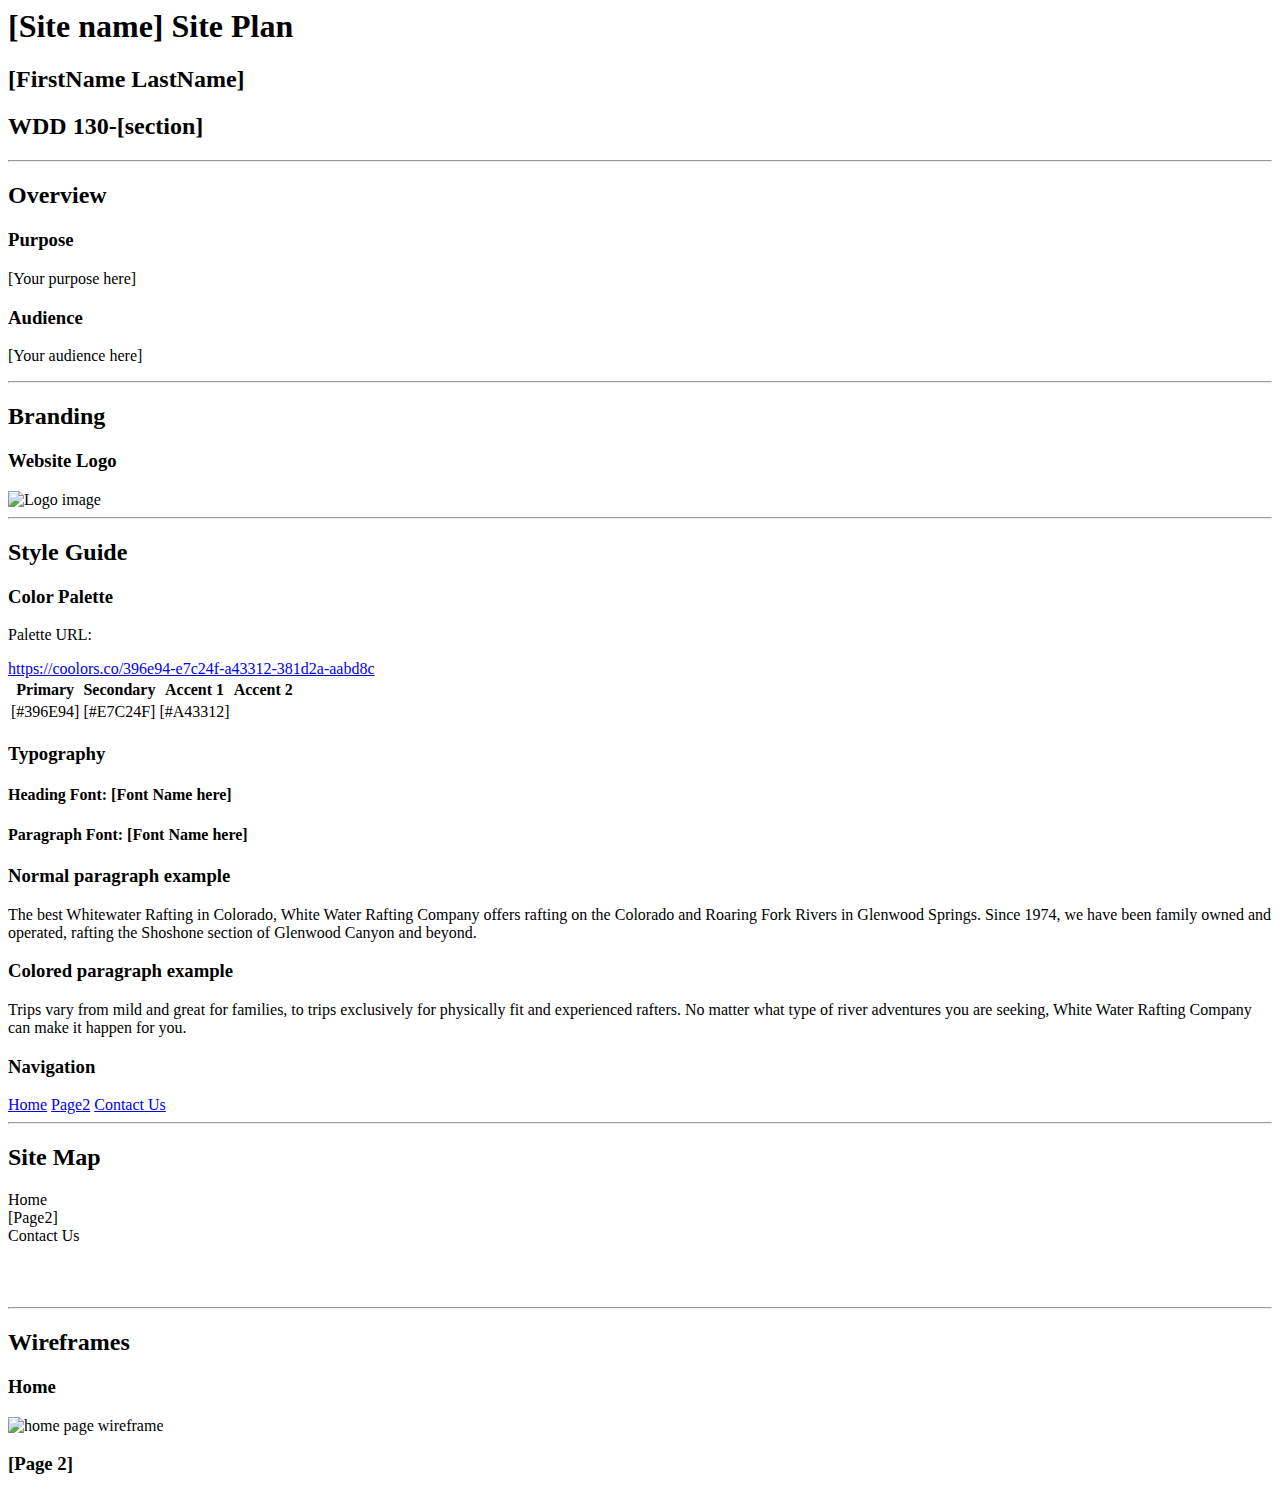
==== wwr/site--plan-rafting.html @ 13198277 "site" ====
<html lang="en-us">

<head>
  <meta charset="utf-8" />
  <title>Site Plan</title>
  <link type="text/css" rel="stylesheet" href="styles/site-plan-rafting.css" />
</head>

<body>
  <header>
    <h1>[Site name] Site Plan</h1>
    <h2>[FirstName LastName]</h2>
    <h2>WDD 130-[section]</h2>
    <!-- In the header above, add the name of your site, your name and class number. For example if you are in section 3 you would put WDD 130-03 -->
  </header>
  <main>
    <!-- ------------------------Steps 2-5------------------------------ -->
    <hr />
    <h2>Overview</h2>
    <h3>Purpose</h3>
    <p>[Your purpose here]</p>
    <!-- change this -->

    <h3>Audience</h3>
    <p>[Your audience here]</p>
    <!-- change this -->

    <hr />
    <h2>Branding</h2>
    <h3>Website Logo</h3>
    <!-- Replace this with some sort of logo for your site.  A logo can be as simple as the name of your site in a nice font :) -->
    <img src="https://byui-wdd.github.io/wdd130/rafting_images/dryoarlogo.png" alt="Logo image" />
    <hr />
    <h2>Style Guide</h2>

    <!-- ------------------------Steps 6-9------------------------------ -->

    <h3>Color Palette</h3>
    <!--  The colors you choose for a website are one of the most important decisions you will make. Follow the instructions on the activity in Canvas then return and replace the color codes below with the hex color codes (the 6 digit numbers that show at the bottom of each color) for the colors you have chosen below.  You should have at least 2 colors but do not have to fill in all 4 if you do not need them.  -->

    <!-- Copy and paste the URL to your finished palette below. Replace the href value that is there with yours. Make sure to paste it into both the href value and the content text of the <a> tag -->
    <p>Palette URL:</p>
    <a href="https://coolors.co/396e94-e7c24f-a43312-381d2a-aabd8c"
      target="_blank">https://coolors.co/396e94-e7c24f-a43312-381d2a-aabd8c</a>

    <table class="colors">
      <tr>
        <th>Primary</th>
        <th>Secondary</th>
        <th>Accent 1</th>
        <th>Accent 2</th>
      </tr>
      <!-- Replace the numbers in the boxes below with your hex color codes. Then switch to the site-plan.css file and change your colors there as well. -->
      <tr>
        <td class="primary">[#396E94]</td>
        <td class="secondary">[#E7C24F]</td>
        <td class="accent1">[#A43312]</td>
        <td class="accent2"></td>
      </tr>
    </table>

    <!-- ------------------------Steps 10-12------------------------------ -->

    <h3>Typography</h3>
    <!-- Choose a font for your paragraphs (body copy) and headlines. What font(s) have you chosen? Think also about which of your colors above you might use for background and font colors. -->

    <h4>
      Heading Font: [Font Name here]
      <!-- change this -->
    </h4>
    <h4>
      Paragraph Font: [Font Name here]
      <!-- change this -->
    </h4>
    <h3>Normal paragraph example</h3>
    <p>
      The best Whitewater Rafting in Colorado, White Water Rafting Company
      offers rafting on the Colorado and Roaring Fork Rivers in Glenwood
      Springs. Since 1974, we have been family owned and operated, rafting the
      Shoshone section of Glenwood Canyon and beyond.
    </p>
    <h3>Colored paragraph example</h3>
    <p class="colored">
      Trips vary from mild and great for families, to trips exclusively for
      physically fit and experienced rafters. No matter what type of river
      adventures you are seeking, White Water Rafting Company can make it
      happen for you.
    </p>

    <!-- ------------------------Step 13------------------------------ -->

    <h3>Navigation</h3>
    <!-- Think about how you want your navigation bar to look. In the site-plan.css file change the colors to your colors to get the look you desire. -->
    <nav>
      <a href="#">Home</a>
      <a href="#">Page2</a>
      <a href="#">Contact Us</a>
    </nav>
    <hr />
    <h2>Site Map</h2>
    <div class="sitemap">
      <div class="sm-home">Home</div>
      <div class="sm-page2">
        [Page2]
        <!-- this page will have a name later -->
      </div>
      <div class="sm-page3">Contact Us</div>

      <div class="top">&nbsp;</div>
      <div class="left">&nbsp;</div>
      <div class="right">&nbsp;</div>
    </div>
    <hr />
    <h2>Wireframes</h2>
    <!-- Create an additional wireframe for your site. List it here below the Home page wireframe. -->

    <h3>Home</h3>

    <img src="https://byui-wdd.github.io/wdd130/rafting_images/wireframe_home.png" alt="home page wireframe" />

    <h3>[Page 2]</h3>

    <!-- <img src="#" alt="page 2 wireframe"> -->
  </main>
</body>

</html>
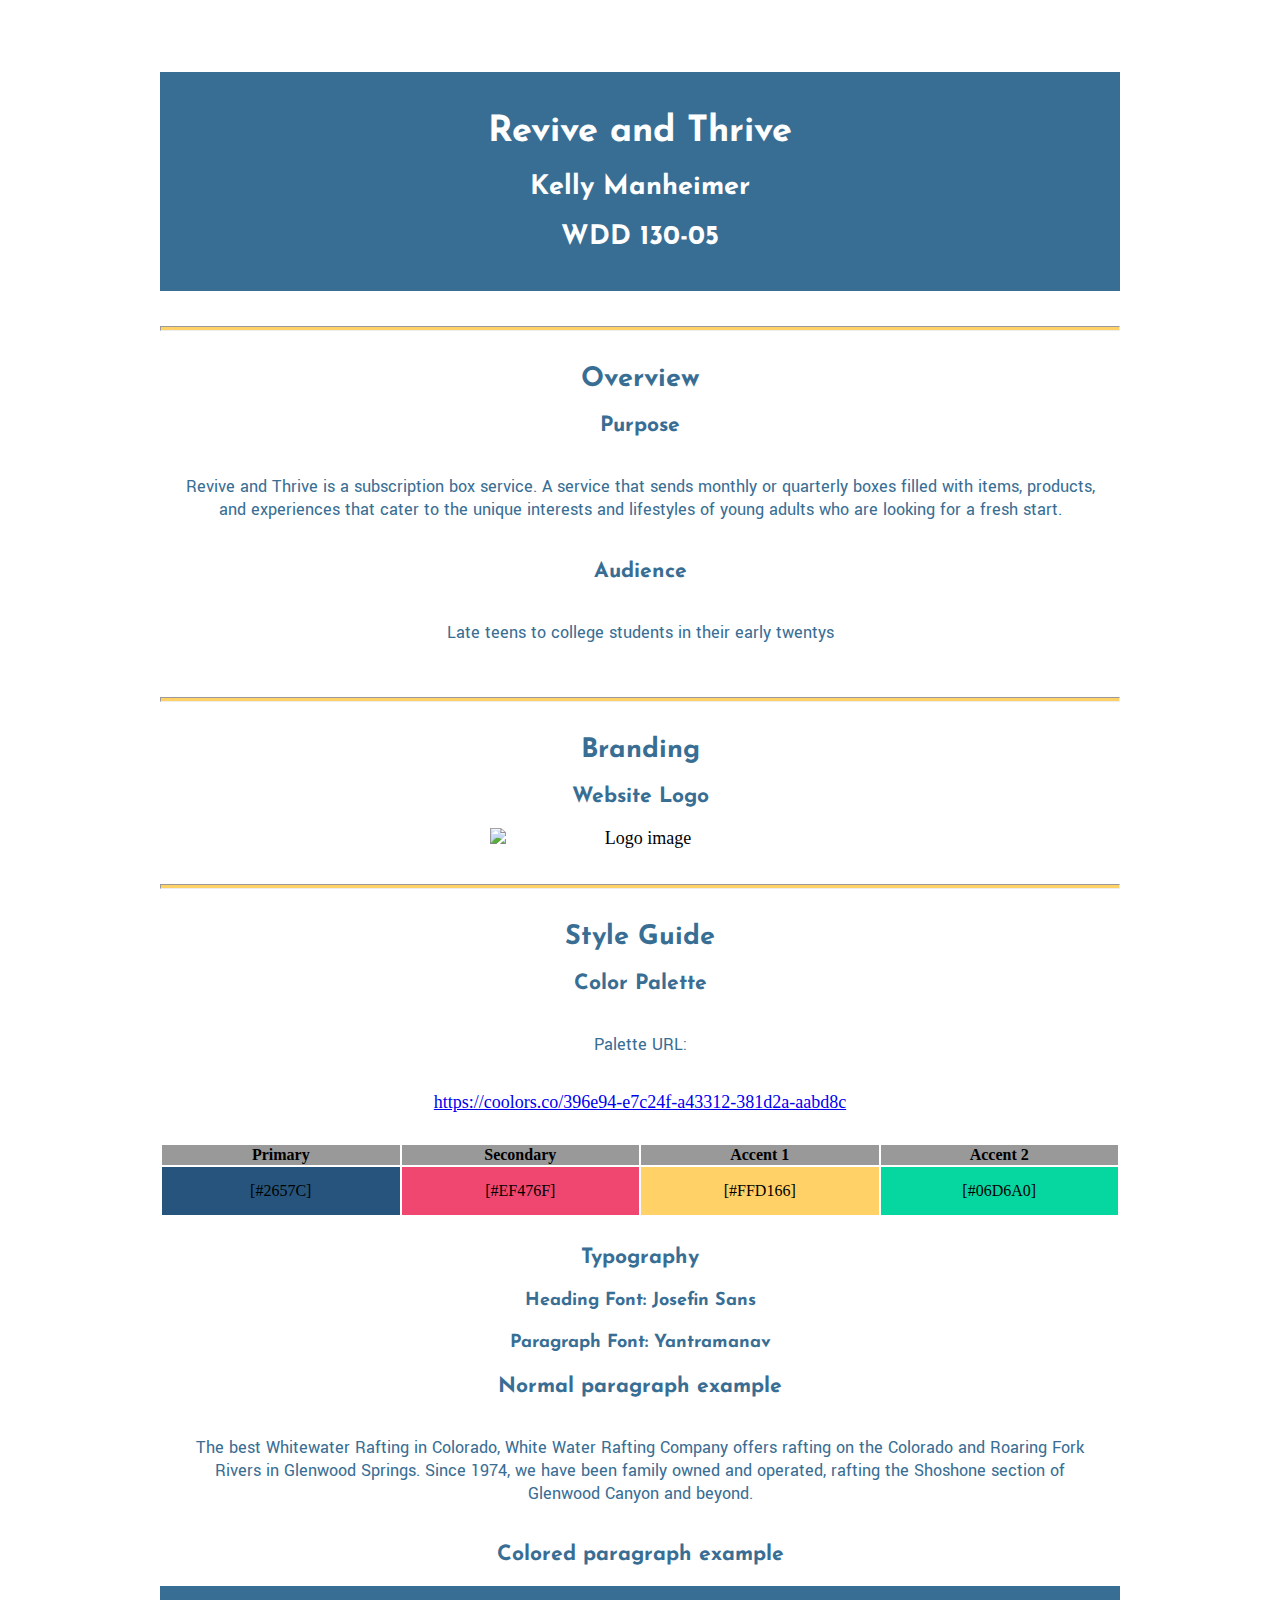
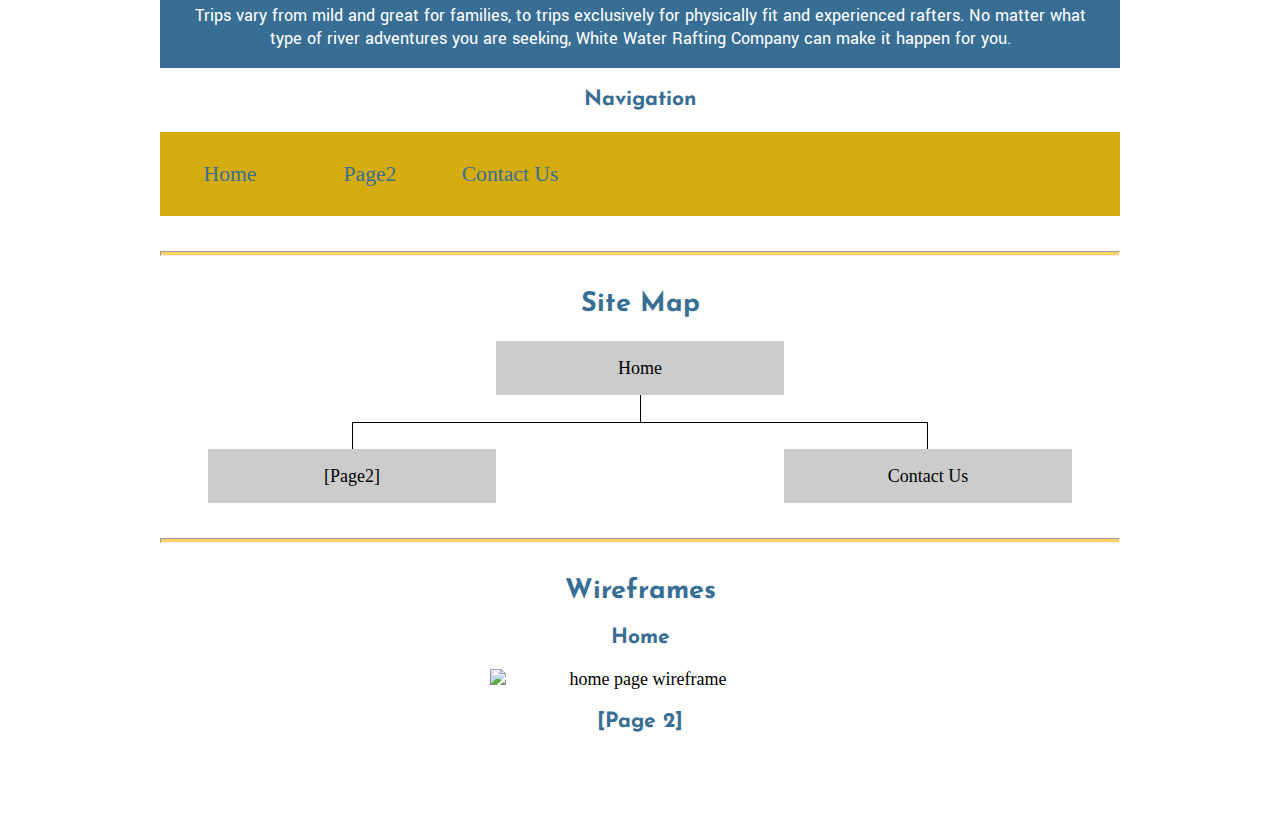
==== commit 4f133a58: "assignment" ====
--- a/wwr/site--plan-rafting.html
+++ b/wwr/site--plan-rafting.html
@@ -8,9 +8,9 @@
 
 <body>
   <header>
-    <h1>[Site name] Site Plan</h1>
-    <h2>[FirstName LastName]</h2>
-    <h2>WDD 130-[section]</h2>
+    <h1>Revive and Thrive</h1>
+    <h2>Kelly Manheimer</h2>
+    <h2>WDD 130-05</h2>
     <!-- In the header above, add the name of your site, your name and class number. For example if you are in section 3 you would put WDD 130-03 -->
   </header>
   <main>
@@ -18,11 +18,11 @@
     <hr />
     <h2>Overview</h2>
     <h3>Purpose</h3>
-    <p>[Your purpose here]</p>
+    <p>Revive and Thrive is a subscription box service. A service that sends monthly or quarterly boxes filled with items, products, and experiences that cater to the unique interests and lifestyles of young adults who are looking for a fresh start.</p>
     <!-- change this -->
 
     <h3>Audience</h3>
-    <p>[Your audience here]</p>
+    <p>Late teens to college students in their early twentys</p>
     <!-- change this -->
 
     <hr />
@@ -52,10 +52,10 @@
       </tr>
       <!-- Replace the numbers in the boxes below with your hex color codes. Then switch to the site-plan.css file and change your colors there as well. -->
       <tr>
-        <td class="primary">[#396E94]</td>
-        <td class="secondary">[#E7C24F]</td>
-        <td class="accent1">[#A43312]</td>
-        <td class="accent2"></td>
+        <td class="primary">[#2657C]</td>
+        <td class="secondary">[#EF476F]</td>
+        <td class="accent1">[#FFD166]</td>
+        <td class="accent2">[#06D6A0]</td>
       </tr>
     </table>
 
@@ -65,15 +65,15 @@
     <!-- Choose a font for your paragraphs (body copy) and headlines. What font(s) have you chosen? Think also about which of your colors above you might use for background and font colors. -->
 
     <h4>
-      Heading Font: [Font Name here]
+      Heading Font: Josefin Sans
       <!-- change this -->
     </h4>
     <h4>
-      Paragraph Font: [Font Name here]
+      Paragraph Font: Yantramanav
       <!-- change this -->
     </h4>
     <h3>Normal paragraph example</h3>
-    <p>
+    <p> 
       The best Whitewater Rafting in Colorado, White Water Rafting Company
       offers rafting on the Colorado and Roaring Fork Rivers in Glenwood
       Springs. Since 1974, we have been family owned and operated, rafting the
--- a/wwr/styles/site-plan-rafting.css
+++ b/wwr/styles/site-plan-rafting.css
@@ -0,0 +1,164 @@
+/* if you are using any Google fonts change the font names below to your fonts. 
+Any spaces in your font name should be replaced with a +. 
+Fonts are separated by a & */
+@import url('https://fonts.googleapis.com/css2?family=Josefin+Sans:ital@1&family=Yantramanav&display=swap');
+
+:root {
+  /* change the values below to your colors from your palette */
+  --primary-color: #26547c   ;
+  --secondary-color: #ef476f ;
+  --accent1-color: #ffd166;
+  --accent2-color: #06d6a0;
+
+  /* change the values below to your chosen font(s) */
+  --heading-font: "Josefin Sans";
+  --paragraph-font:Yantramanav;
+
+  /* these colors below should be chosen from among your palette colors above */
+  --headline-color-on-white: #396E94;  /* headlines on a white background */ 
+  --headline-color-on-color: white; /* headlines on a colored background */ 
+  --paragraph-color-on-white: #396E94; /* paragraph text on a white background */ 
+  --paragraph-color-on-color: white; /* paragraph text on a colored background */ 
+  --paragraph-background-color: #396E94  ;
+  --nav-link-color: #396E94;
+  --nav-background-color: #D4AC0D;
+  --nav-hover-link-color: white;
+  --nav-hover-background-color: #396E94;
+}
+
+
+/*  Look around below...but DON'T CHANGE ANYTHING! */
+
+body {
+  max-width: 960px;
+  margin: 0 auto;
+  padding: 4em;
+  font-size: 18px;
+  text-align: center;
+}
+img {
+  display: block;
+  margin: 0 auto;
+  max-width: 300px;
+}
+h1, h2, h3, h4, h5, h6 {
+  font-family: var(--heading-font);
+  color: var(--headline-color-on-white);
+}
+h2 {
+  text-align: center;
+}
+hr {
+  height: 3px;
+  margin: 35px 0;
+  background: var(--accent1-color);
+}
+header {
+  padding: 1em;
+  text-align: center;
+  color: var(--headline-color-on-color);
+  background-color: var(--paragraph-background-color);
+}
+header > h1, header > h2 {
+  color: var(--headline-color-on-color);
+}
+p {
+  font-family: var(--paragraph-font);
+  color: var(--paragraph-color-on-white);
+  padding: 1em;
+}
+.colors {
+  width: 100%;
+  min-width: 350px;
+  margin: 30px auto;
+  text-align: center;
+}
+.colors th {
+  background-color: #999;
+}
+.colors td{
+  width: 25%;
+  height: 3em;
+}
+.primary {
+  background-color: var(--primary-color);
+}
+.secondary {
+  background-color: var(--secondary-color);
+}
+.accent1 {
+  background-color: var(--accent1-color);
+}
+.accent2{
+  background-color: var(--accent2-color);
+}
+p.colored {
+  background-color: var(--paragraph-background-color);
+  color: var(--paragraph-color-on-color);
+}
+nav {
+  background-color: var(--nav-background-color);
+  line-height: 3em;
+  text-align: center;
+  font-size: 1.2em;
+}
+nav  {
+  list-style-type: none;
+  display: flex;
+}
+nav a {
+  padding:1em;
+  min-width: 120px;
+  text-decoration: none;
+  padding: 10px;
+}
+nav a:link, nav a:visited {
+  color: var(--nav-link-color);
+}
+nav a:hover {
+  color: var(--nav-hover-link-color);
+  background-color: var(--nav-hover-background-color);
+}
+.sitemap {
+  display: grid;
+  justify-content: center;
+
+  grid-template-columns: repeat(6, 15%);
+  grid-template-rows: 3em 1.5em 1.5em 3em;
+  grid-template-areas: ". . home home . ."
+    ". . . top . ."
+    ". left left right right ."
+    "page2 page2 . . page3 page3";
+}
+.sitemap > div {
+  text-align: center;
+}
+.sm-home {
+  grid-area: home;
+  background-color: #ccc;
+  line-height: 3em;
+}
+.sm-page2 {
+  grid-area: page2;
+  background-color: #ccc;
+  line-height: 3em;
+}
+.sm-page3 {
+  grid-area: page3;
+  background-color: #ccc;
+  line-height: 3em;
+}
+.top {
+  grid-area: top;
+  border-left: 1px solid;
+}
+.left {
+  grid-area: left;
+  border-top: 1px solid;
+  border-left: 1px solid;
+}
+.right {
+  grid-area: right;
+  border-top: 1px solid;
+  border-right: 1px solid;
+}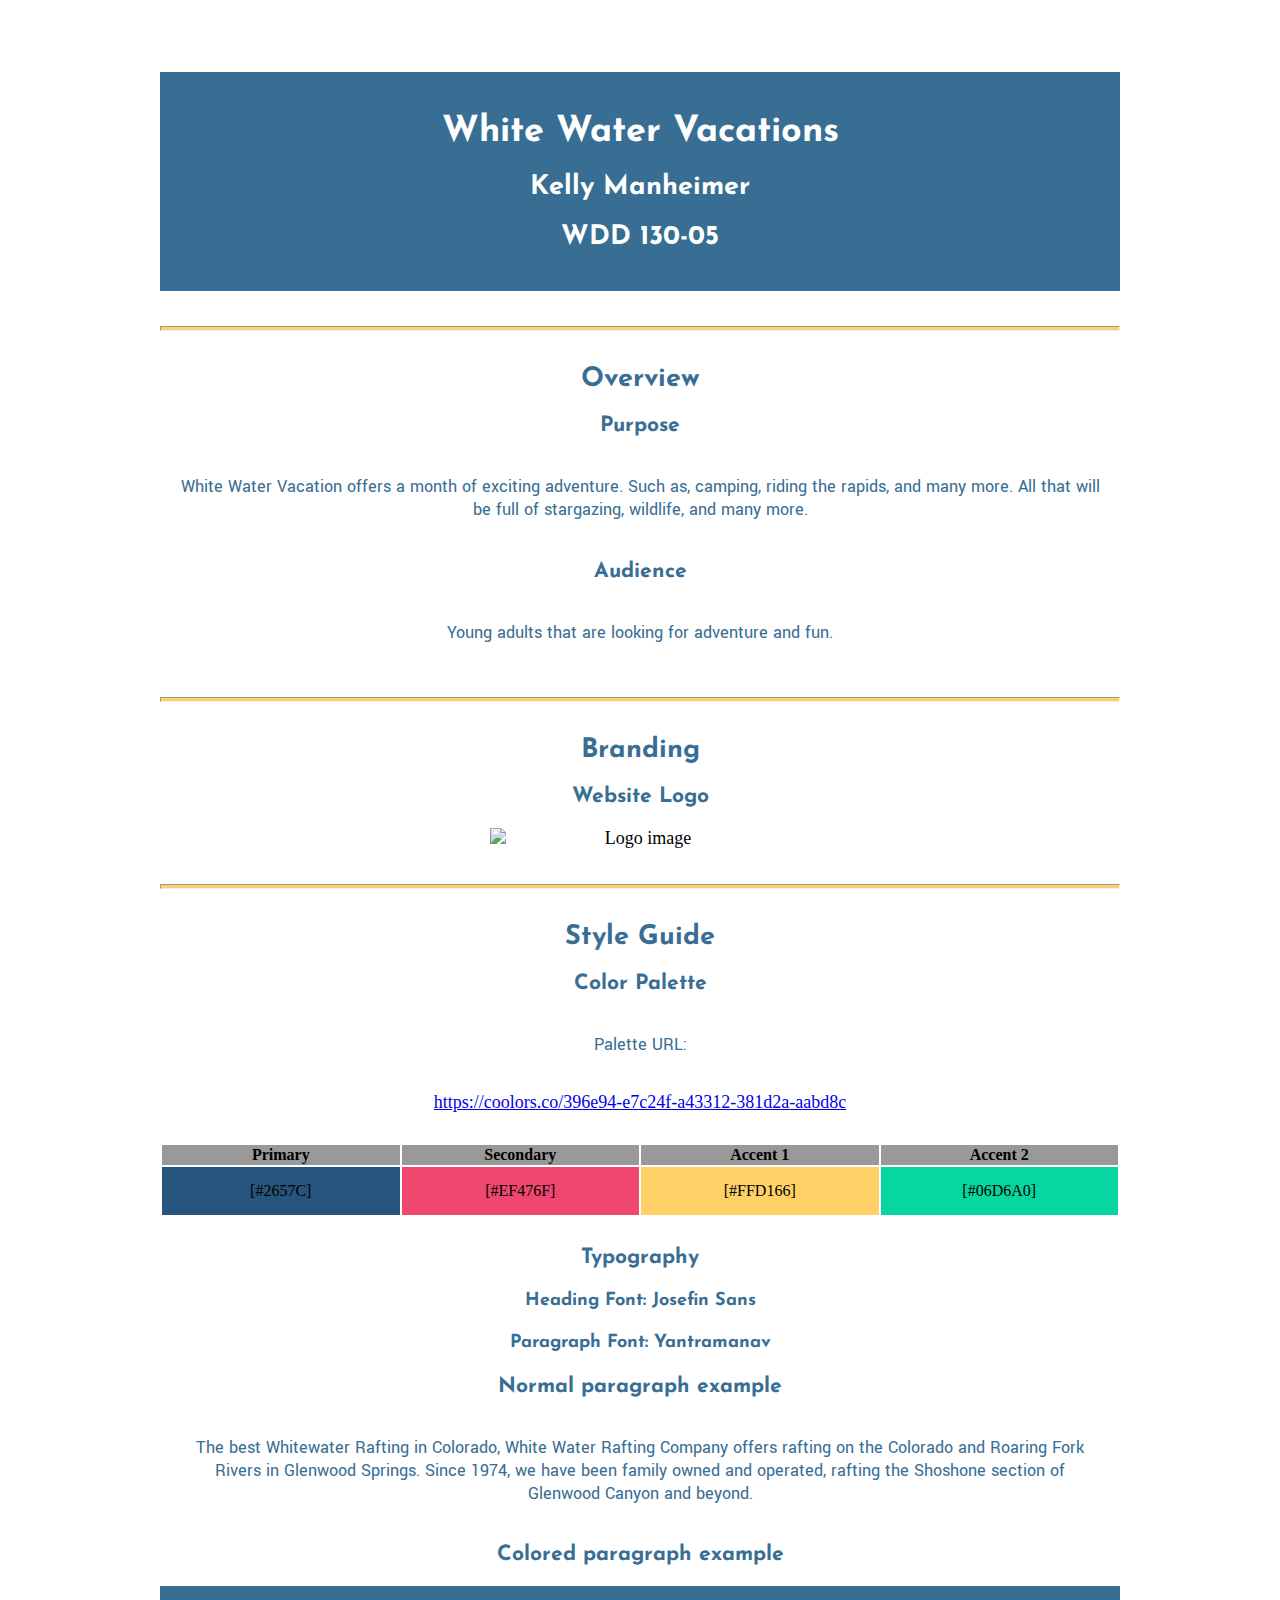
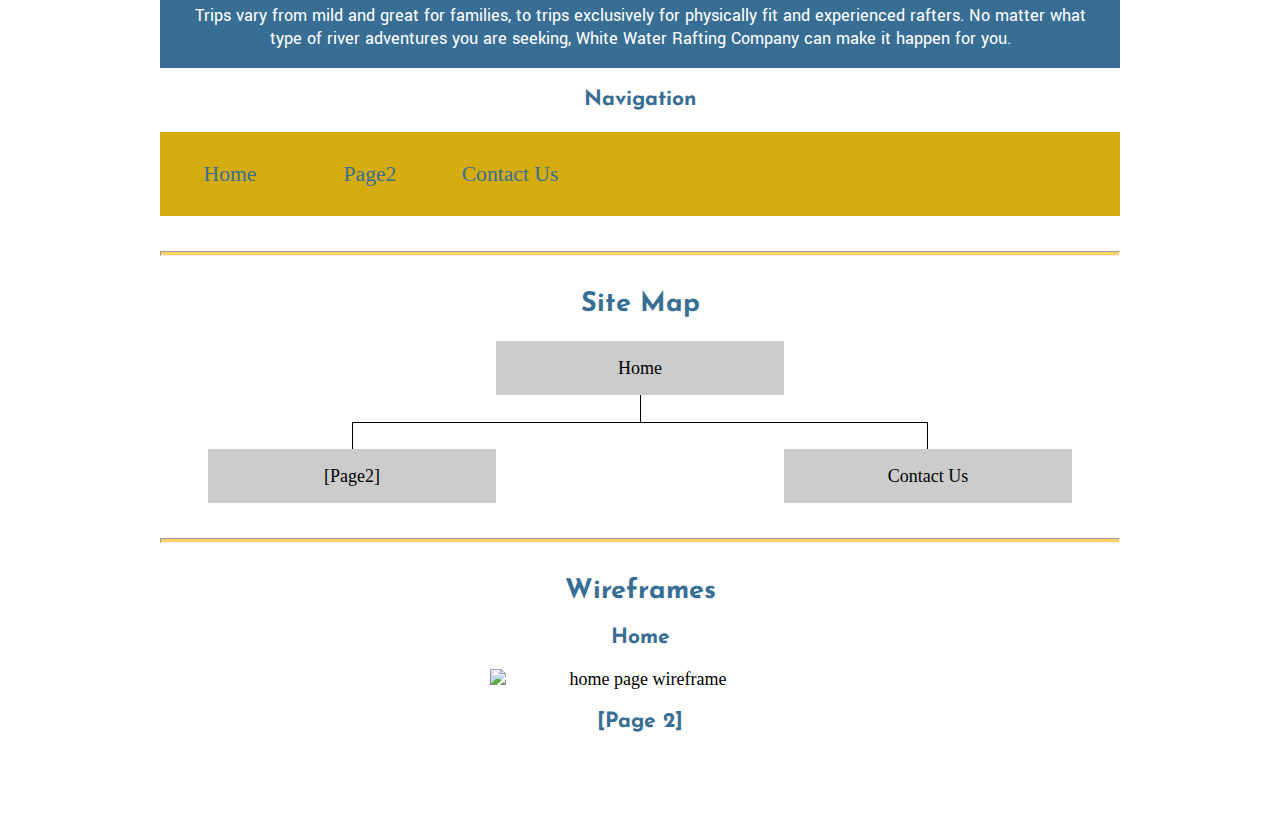
==== commit ef0f7b42: "new file, added images and changed purpose of site" ====
--- a/wwr/site--plan-rafting.html
+++ b/wwr/site--plan-rafting.html
@@ -8,7 +8,7 @@
 
 <body>
   <header>
-    <h1>Revive and Thrive</h1>
+    <h1>White Water Vacations</h1>
     <h2>Kelly Manheimer</h2>
     <h2>WDD 130-05</h2>
     <!-- In the header above, add the name of your site, your name and class number. For example if you are in section 3 you would put WDD 130-03 -->
@@ -18,11 +18,11 @@
     <hr />
     <h2>Overview</h2>
     <h3>Purpose</h3>
-    <p>Revive and Thrive is a subscription box service. A service that sends monthly or quarterly boxes filled with items, products, and experiences that cater to the unique interests and lifestyles of young adults who are looking for a fresh start.</p>
+    <p>White Water Vacation offers a month of exciting adventure. Such as, camping, riding the rapids, and many more. All that will be full of stargazing, wildlife, and many more.</p>
     <!-- change this -->
 
     <h3>Audience</h3>
-    <p>Late teens to college students in their early twentys</p>
+    <p>Young adults that are looking for adventure and fun.</p>
     <!-- change this -->
 
     <hr />
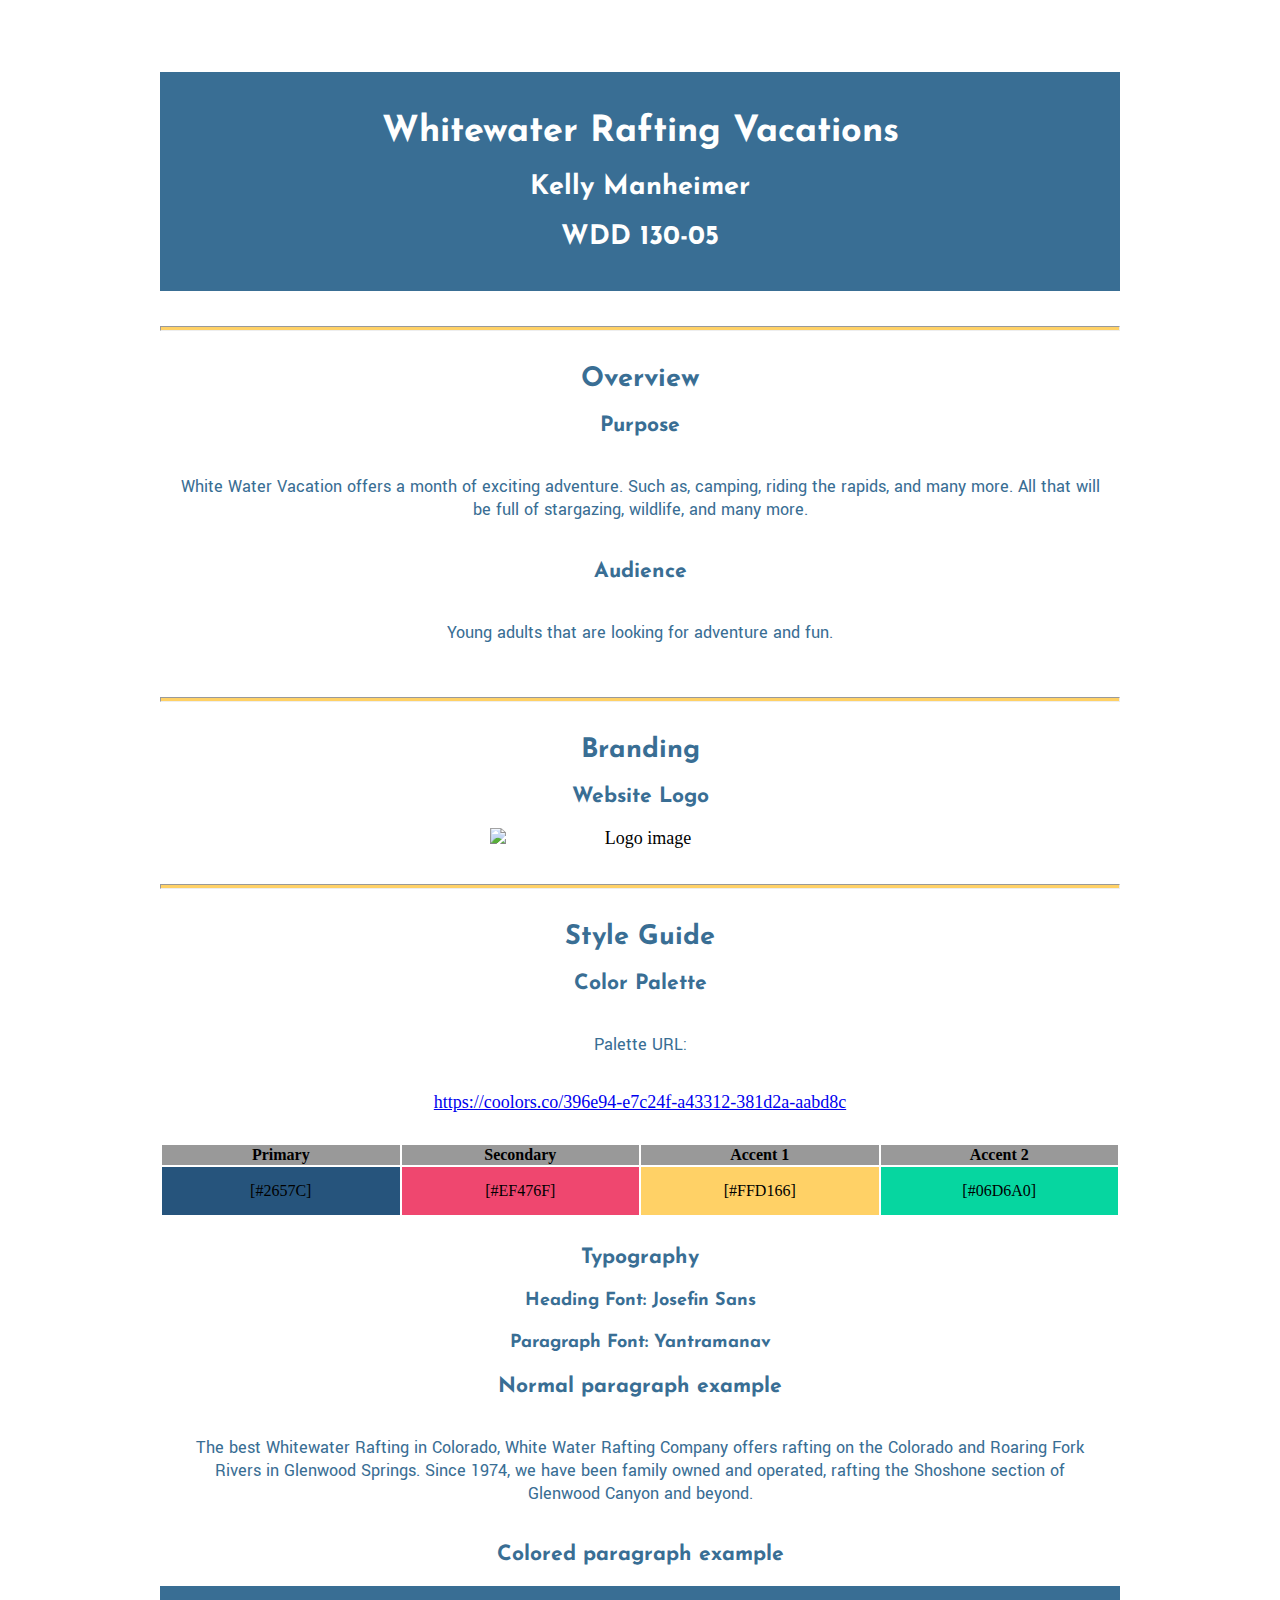
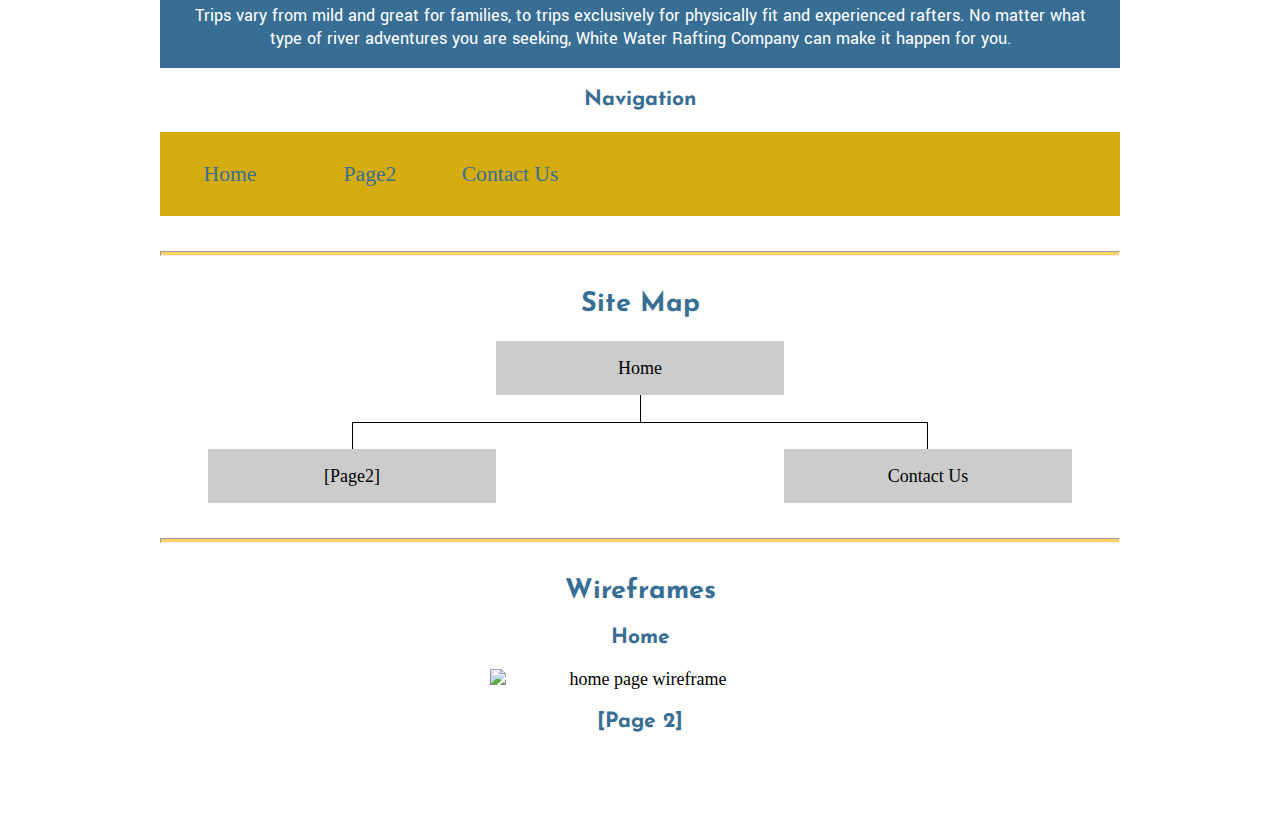
==== commit bb9b7ee1: "added site to page" ====
--- a/wwr/site--plan-rafting.html
+++ b/wwr/site--plan-rafting.html
@@ -8,7 +8,7 @@
 
 <body>
   <header>
-    <h1>White Water Vacations</h1>
+    <h1>Whitewater Rafting Vacations</h1>
     <h2>Kelly Manheimer</h2>
     <h2>WDD 130-05</h2>
     <!-- In the header above, add the name of your site, your name and class number. For example if you are in section 3 you would put WDD 130-03 -->
